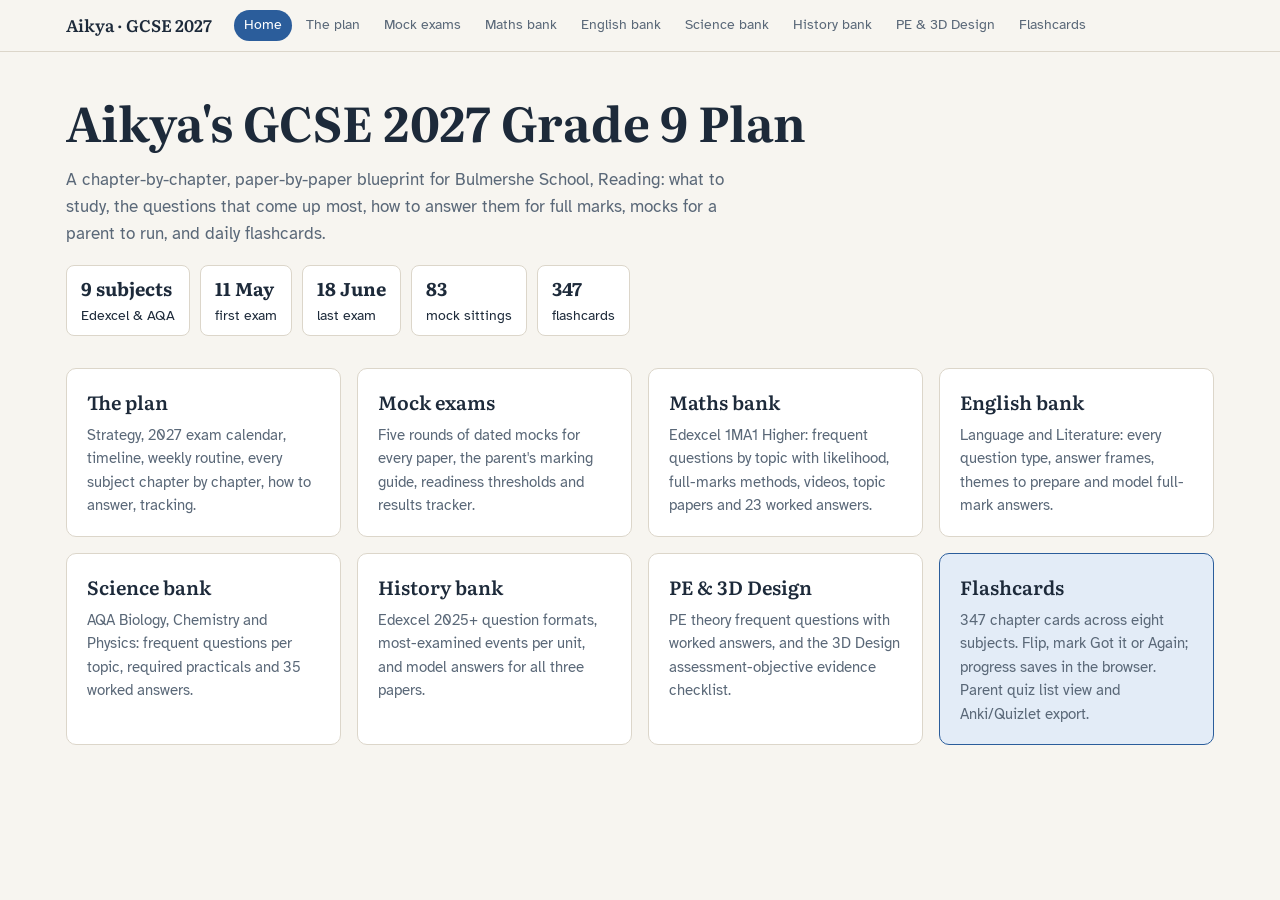
==== index.html @ 52a84eeb "Add files via upload" ====
<!doctype html>
<html lang="en-GB">
<head>
<meta charset="utf-8">
<meta name="viewport" content="width=device-width, initial-scale=1, viewport-fit=cover">
<title>Aikya's GCSE 2027 Plan</title>
<meta name="description" content="Grade 9 blueprint: plan, question banks, mock exams and flashcards.">
<link rel="preconnect" href="https://fonts.googleapis.com"><link rel="preconnect" href="https://fonts.gstatic.com" crossorigin>
<link rel="stylesheet" href="https://fonts.googleapis.com/css2?family=Atkinson+Hyperlegible:wght@400;700&family=Literata:opsz,wght@7..72,400;7..72,600&display=swap">
<link rel="stylesheet" href="style.css">
<style>
.hero{max-width:1180px;margin:0 auto;padding-left:max(16px,env(safe-area-inset-left,0px));padding-right:max(16px,env(safe-area-inset-right,0px));padding-block:40px 8px}
.hero h1{font-size:clamp(2rem,5vw,3rem);margin:0 0 .3em}
.hero p{max-width:62ch;color:var(--muted);margin:.3em 0}
.facts{display:flex;flex-wrap:wrap;gap:10px;margin:18px 0 0}
.fact{background:var(--sheet);border:1px solid var(--rule);border-radius:8px;padding:8px 14px;font-size:.9rem}
.fact b{font-family:var(--display);font-size:1.15rem;display:block}
.grid{max-width:1180px;margin:0 auto;padding-left:max(16px,env(safe-area-inset-left,0px));padding-right:max(16px,env(safe-area-inset-right,0px));padding-block:24px 64px;display:grid;grid-template-columns:repeat(auto-fill,minmax(260px,1fr));gap:16px}
.card{display:flex;flex-direction:column;gap:6px;background:var(--sheet);border:1px solid var(--rule);border-radius:10px;padding:18px 20px;text-decoration:none;color:var(--ink);transition:border-color .15s}
.card:hover{border-color:var(--accent)}
.card.hl{border-color:var(--accent);background:var(--accent-soft)}
.ct{font-family:var(--display);font-weight:600;font-size:1.2rem}
.cd{color:var(--muted);font-size:.92rem}
</style>
</head>
<body>
<header class="top"><div class="top-in"><a class="brand" href="index.html">Aikya · GCSE 2027</a><nav class="nav"><a href="index.html" aria-current="page">Home</a><a href="plan.html">The plan</a><a href="mocks.html">Mock exams</a><a href="maths.html">Maths bank</a><a href="english.html">English bank</a><a href="science.html">Science bank</a><a href="history.html">History bank</a><a href="pe-3d.html">PE &amp; 3D Design</a><a href="flashcards.html">Flashcards</a></nav></div></header>
<section class="hero"><h1>Aikya's GCSE 2027 Grade 9 Plan</h1>
<p>A chapter-by-chapter, paper-by-paper blueprint for Bulmershe School, Reading: what to study, the questions that come up most, how to answer them for full marks, mocks for a parent to run, and daily flashcards.</p>
<div class="facts"><div class="fact"><b>9 subjects</b>Edexcel &amp; AQA</div><div class="fact"><b>11 May</b>first exam</div><div class="fact"><b>18 June</b>last exam</div><div class="fact"><b>83</b>mock sittings</div><div class="fact"><b>347</b>flashcards</div></div>
</section>
<main class="grid"><a class="card" href="plan.html"><span class="ct">The plan</span><span class="cd">Strategy, 2027 exam calendar, timeline, weekly routine, every subject chapter by chapter, how to answer, tracking.</span></a><a class="card" href="mocks.html"><span class="ct">Mock exams</span><span class="cd">Five rounds of dated mocks for every paper, the parent&#x27;s marking guide, readiness thresholds and results tracker.</span></a><a class="card" href="maths.html"><span class="ct">Maths bank</span><span class="cd">Edexcel 1MA1 Higher: frequent questions by topic with likelihood, full-marks methods, videos, topic papers and 23 worked answers.</span></a><a class="card" href="english.html"><span class="ct">English bank</span><span class="cd">Language and Literature: every question type, answer frames, themes to prepare and model full-mark answers.</span></a><a class="card" href="science.html"><span class="ct">Science bank</span><span class="cd">AQA Biology, Chemistry and Physics: frequent questions per topic, required practicals and 35 worked answers.</span></a><a class="card" href="history.html"><span class="ct">History bank</span><span class="cd">Edexcel 2025+ question formats, most-examined events per unit, and model answers for all three papers.</span></a><a class="card" href="pe-3d.html"><span class="ct">PE &amp; 3D Design</span><span class="cd">PE theory frequent questions with worked answers, and the 3D Design assessment-objective evidence checklist.</span></a><a class="card hl" href="flashcards.html"><span class="ct">Flashcards</span><span class="cd">347 chapter cards across eight subjects. Flip, mark Got it or Again; progress saves in the browser. Parent quiz list view and Anki/Quizlet export.</span></a></main>
</body>
</html>
---- style.css ----
:root{--paper:#f7f5f0;--sheet:#ffffff;--ink:#1d2a3a;--muted:#5a6878;--rule:#dcd6ca;--accent:#2b5d9b;--accent-soft:#e3ecf7;--mark:#b5542b;--ok:#2f7d4f;--th:#efeae0;
--display:"Literata",Georgia,"Times New Roman",serif;--ui:"Atkinson Hyperlegible",system-ui,-apple-system,"Segoe UI",sans-serif}
@media (prefers-color-scheme: dark){:root:not([data-theme="light"]){--paper:#13181f;--sheet:#1b222c;--ink:#e7edf5;--muted:#9aa8b8;--rule:#2f3a48;--accent:#7fb0ec;--accent-soft:#1f2f45;--mark:#e38a62;--ok:#6cc58f;--th:#232c38;color-scheme:dark}}
:root[data-theme="dark"]{--paper:#13181f;--sheet:#1b222c;--ink:#e7edf5;--muted:#9aa8b8;--rule:#2f3a48;--accent:#7fb0ec;--accent-soft:#1f2f45;--mark:#e38a62;--ok:#6cc58f;--th:#232c38;color-scheme:dark}
*{box-sizing:border-box}
html{scroll-padding-top:72px}
body{margin:0;background:var(--paper);color:var(--ink);font-family:var(--ui);font-size:17px;line-height:1.6}
a{color:var(--accent);text-underline-offset:2px}
.top{position:sticky;top:0;z-index:5;background:var(--paper);border-bottom:1px solid var(--rule)}
.top-in{max-width:1180px;margin:0 auto;padding-left:max(16px,env(safe-area-inset-left,0px));padding-right:max(16px,env(safe-area-inset-right,0px));padding-block:10px;display:flex;gap:6px 14px;align-items:center;flex-wrap:wrap}
.brand{font-family:var(--display);font-weight:600;font-size:1.05rem;color:var(--ink);text-decoration:none;margin-right:8px;white-space:nowrap}
.nav{display:flex;gap:4px;flex-wrap:wrap}
.nav a{font-size:.88rem;padding:4px 10px;border-radius:999px;text-decoration:none;color:var(--muted);white-space:nowrap}
.nav a:hover{background:var(--accent-soft);color:var(--ink)}
.nav a[aria-current]{background:var(--accent);color:var(--sheet)}
.layout{max-width:1180px;margin:0 auto;padding-left:max(16px,env(safe-area-inset-left,0px));padding-right:max(16px,env(safe-area-inset-right,0px));padding-block:28px 64px;display:grid;grid-template-columns:240px minmax(0,1fr);gap:36px;align-items:start}
.toc{position:sticky;top:72px;max-height:calc(100vh - 90px);overflow:auto;font-size:.88rem;border-left:2px solid var(--rule);padding-left:14px}
.toc .lbl{text-transform:uppercase;letter-spacing:.08em;font-size:.72rem;color:var(--muted);margin-bottom:6px}
.toc ul{list-style:none;margin:0;padding:0}
.toc ul ul{padding-left:12px}
.toc li{margin:3px 0}
.toc a{color:var(--muted);text-decoration:none}
.toc a:hover{color:var(--accent)}
article{min-width:0;background:var(--sheet);border:1px solid var(--rule);border-radius:10px;padding:clamp(18px,4vw,44px)}
article>*{max-width:72ch}
article>.tw{max-width:none}
h1,h2,h3{font-family:var(--display);line-height:1.25;text-wrap:balance}
h1{font-size:clamp(1.7rem,4vw,2.3rem);margin:0 0 .2em}
h2{font-size:1.45rem;margin:2em 0 .5em;padding-top:.6em;border-top:1px solid var(--rule)}
h3{font-size:1.15rem;margin:1.6em 0 .4em}
.byline{color:var(--muted);font-size:.9rem;margin-bottom:1.5em}
.tw{overflow-x:auto;margin:1em 0;border:1px solid var(--rule);border-radius:8px}
table{border-collapse:collapse;width:100%;font-size:.9rem;line-height:1.45}
th,td{padding:8px 10px;border-bottom:1px solid var(--rule);text-align:left;vertical-align:top}
th{background:var(--th);font-weight:700;position:sticky;top:0}
tr:last-child td{border-bottom:0}
td:empty::after{content:"\00a0"}
blockquote{margin:1em 0;padding:.6em 1em;border-left:3px solid var(--accent);background:var(--accent-soft);border-radius:0 6px 6px 0}
blockquote p{margin:.4em 0}
code{background:var(--th);padding:1px 5px;border-radius:4px;font-size:.9em}
ul.tasks{list-style:none;padding-left:0}
ul.tasks li{display:flex;gap:10px;align-items:flex-start;margin:6px 0}
ul.tasks input{margin-top:5px;width:18px;height:18px;accent-color:var(--ok);flex:none}
ul.tasks li.done span{color:var(--muted);text-decoration:line-through}
.lik{display:inline-block;font-size:.78rem;font-weight:700;padding:1px 8px;border-radius:999px;white-space:nowrap}
.lik-vh{background:var(--mark);color:var(--sheet)}
.lik-h{background:var(--accent);color:var(--sheet)}
.lik-m{background:var(--th);color:var(--ink)}
.foot{color:var(--muted);font-size:.85rem;margin-top:3em;border-top:1px solid var(--rule);padding-top:1em}
.toolbar{display:flex;gap:8px;flex-wrap:wrap;margin:0 0 1.2em}
.toolbar button{font:inherit;font-size:.85rem;padding:5px 12px;border-radius:6px;border:1px solid var(--rule);background:var(--paper);color:var(--ink);cursor:pointer}
@media (max-width:860px){.layout{grid-template-columns:minmax(0,1fr)}.toc{display:none}.top-in{flex-wrap:nowrap}.nav{flex-wrap:nowrap;overflow-x:auto;scrollbar-width:none;min-width:0}.brand{display:none}}
@media print{.top,.toc,.toolbar{display:none}.layout{display:block}article{border:0}}
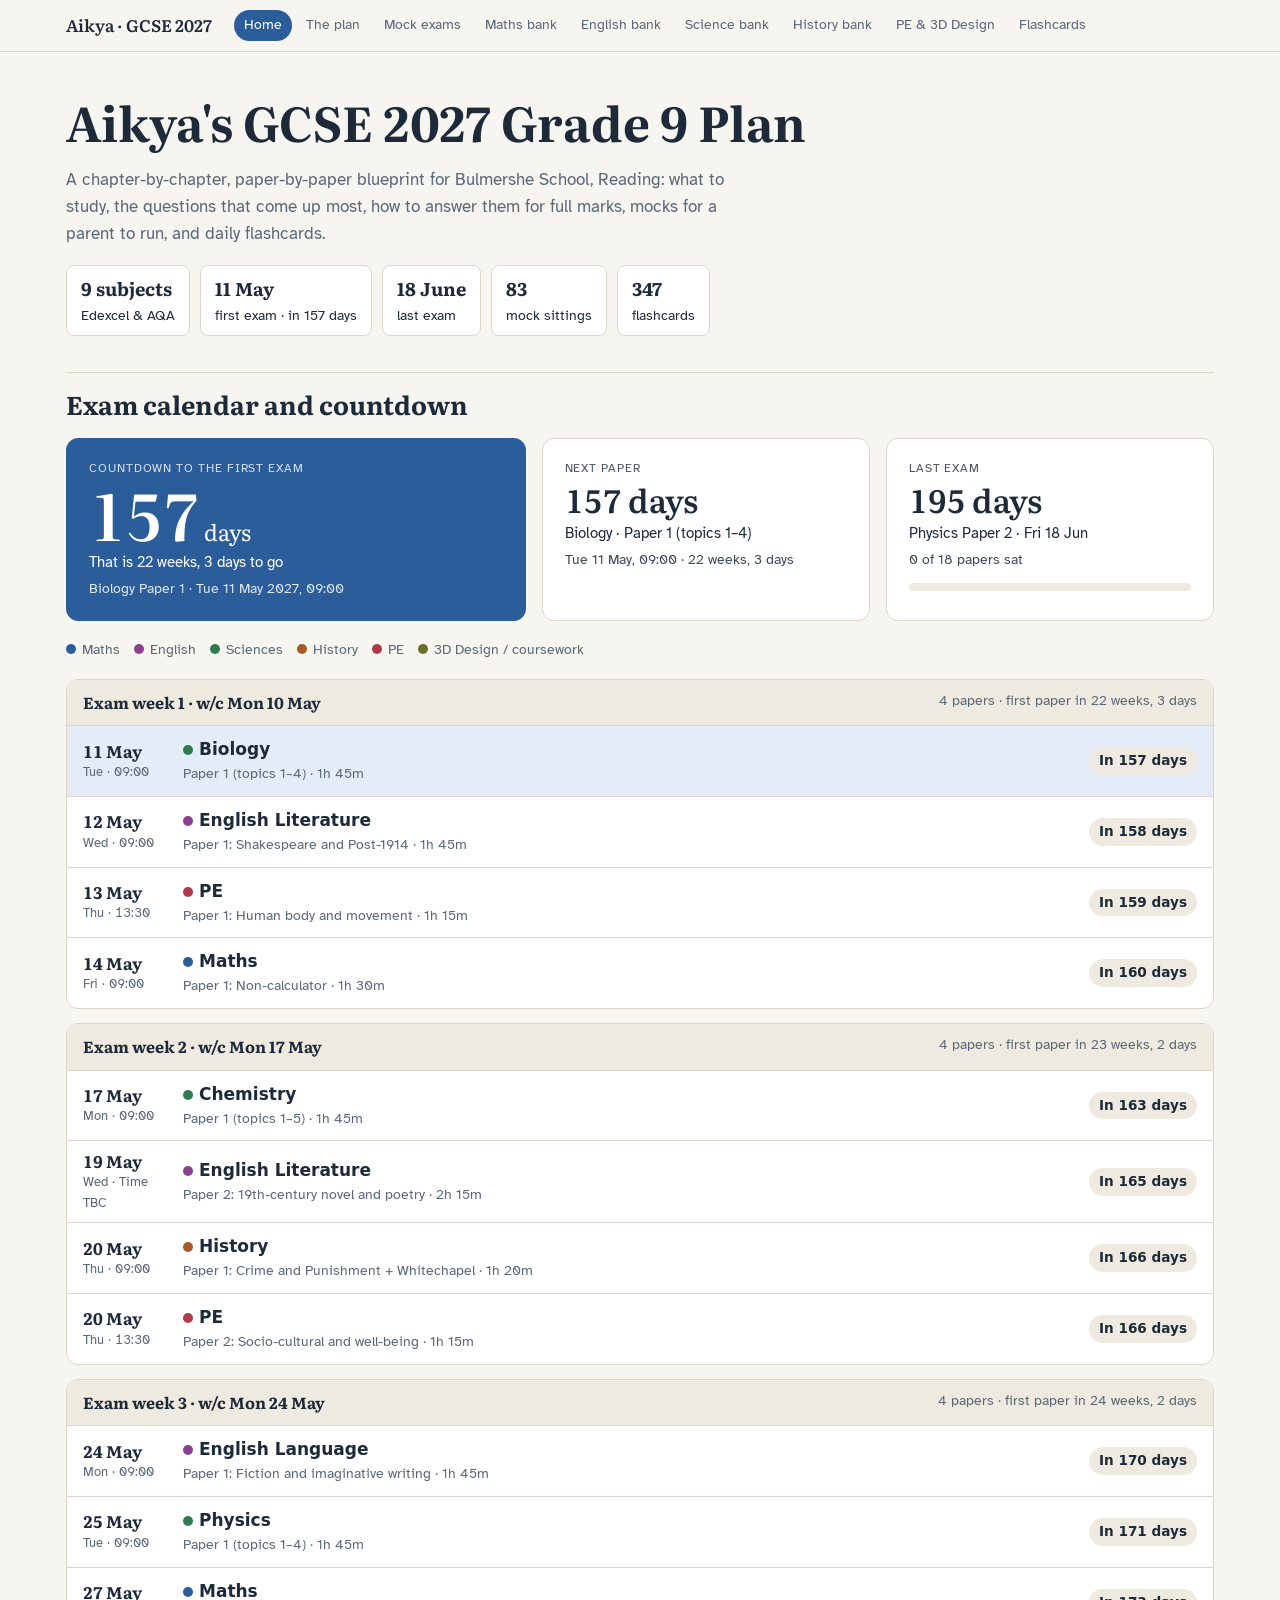
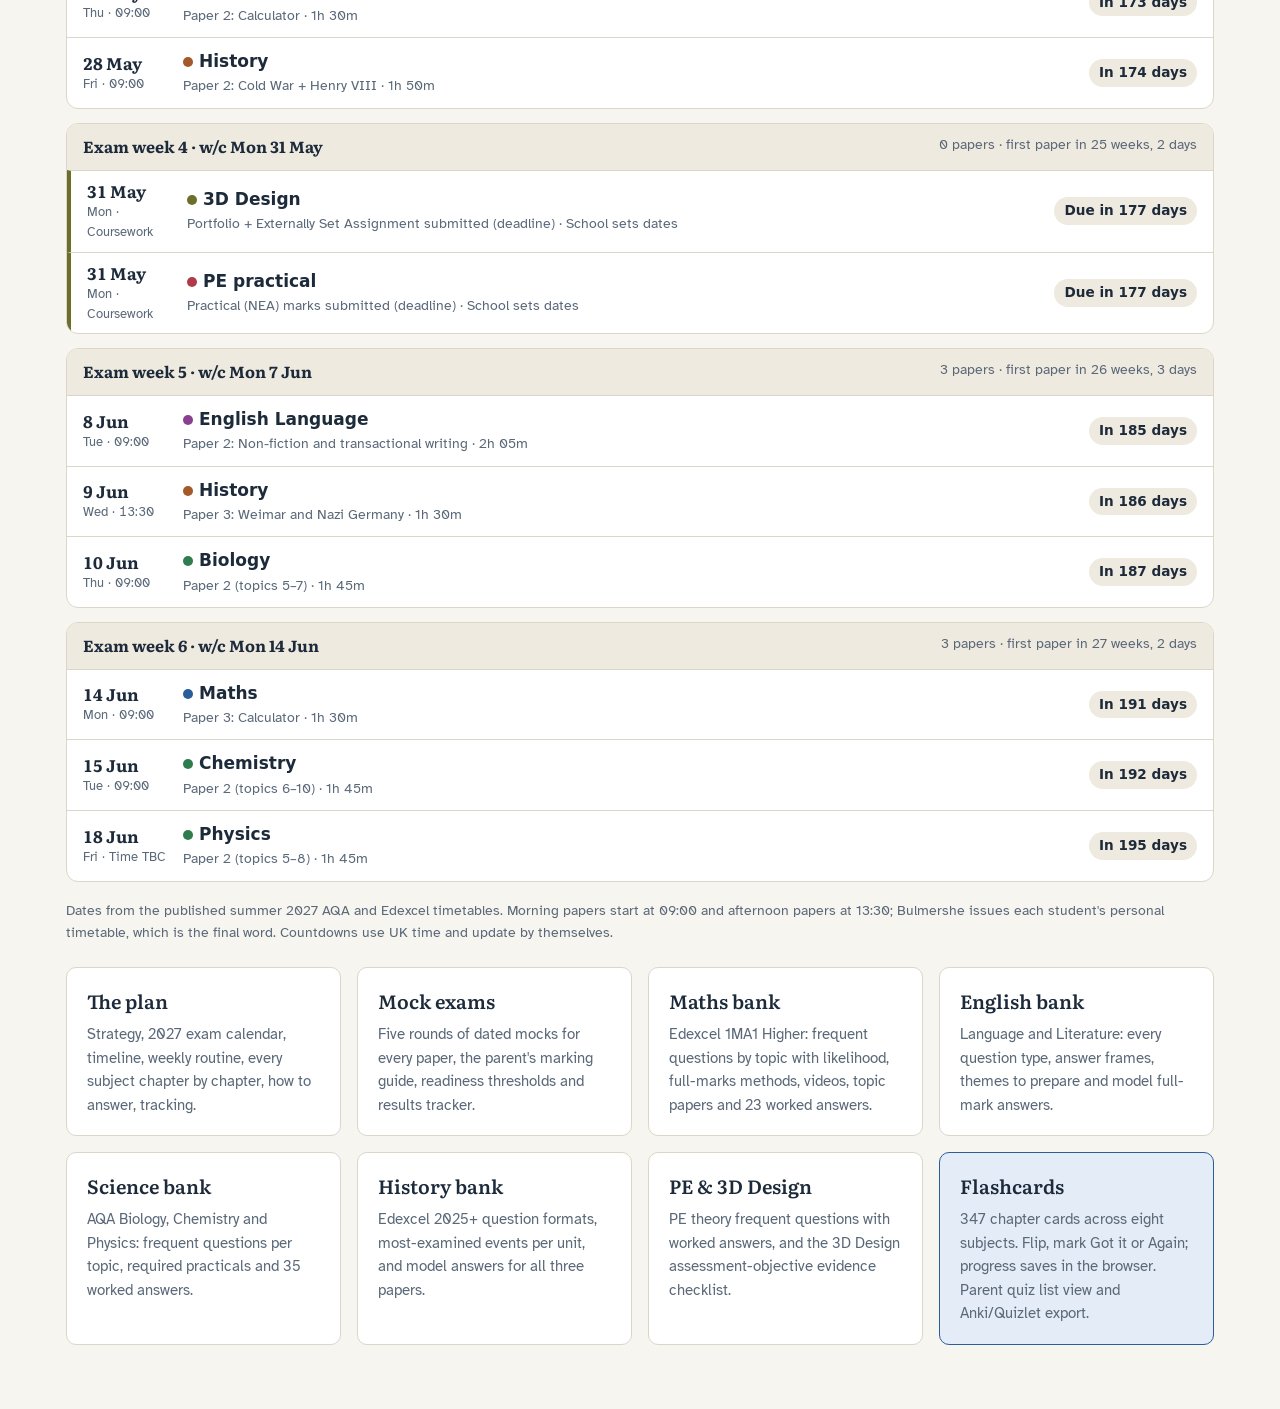
==== commit 89b1a26a: "Add exam calendar with countdown to home page" ====
--- a/index.html
+++ b/index.html
@@ -27,8 +27,140 @@
 <header class="top"><div class="top-in"><a class="brand" href="index.html">Aikya · GCSE 2027</a><nav class="nav"><a href="index.html" aria-current="page">Home</a><a href="plan.html">The plan</a><a href="mocks.html">Mock exams</a><a href="maths.html">Maths bank</a><a href="english.html">English bank</a><a href="science.html">Science bank</a><a href="history.html">History bank</a><a href="pe-3d.html">PE &amp; 3D Design</a><a href="flashcards.html">Flashcards</a></nav></div></header>
 <section class="hero"><h1>Aikya's GCSE 2027 Grade 9 Plan</h1>
 <p>A chapter-by-chapter, paper-by-paper blueprint for Bulmershe School, Reading: what to study, the questions that come up most, how to answer them for full marks, mocks for a parent to run, and daily flashcards.</p>
-<div class="facts"><div class="fact"><b>9 subjects</b>Edexcel &amp; AQA</div><div class="fact"><b>11 May</b>first exam</div><div class="fact"><b>18 June</b>last exam</div><div class="fact"><b>83</b>mock sittings</div><div class="fact"><b>347</b>flashcards</div></div>
+<div class="facts"><div class="fact"><b>9 subjects</b>Edexcel &amp; AQA</div><a class="fact" href="#calendar" style="text-decoration:none;color:inherit"><b>11 May</b>first exam · <span id="hero-days">see countdown</span></a><div class="fact"><b>18 June</b>last exam</div><div class="fact"><b>83</b>mock sittings</div><div class="fact"><b>347</b>flashcards</div></div>
 </section>
+<style>
+:root{--s-maths:#2b5d9b;--s-eng:#8a3f8f;--s-sci:#2f7d4f;--s-his:#a5582a;--s-pe:#b03a48;--s-3d:#6b6f2a;--soon:#b5542b}
+@media (prefers-color-scheme: dark){:root:not([data-theme="light"]){--s-maths:#7fb0ec;--s-eng:#d39bd8;--s-sci:#6cc58f;--s-his:#e0a171;--s-pe:#ef8a95;--s-3d:#c3c776;--soon:#e38a62}}
+:root[data-theme="dark"]{--s-maths:#7fb0ec;--s-eng:#d39bd8;--s-sci:#6cc58f;--s-his:#e0a171;--s-pe:#ef8a95;--s-3d:#c3c776;--soon:#e38a62}
+.cal{max-width:1180px;margin:0 auto;padding-left:max(16px,env(safe-area-inset-left,0px));padding-right:max(16px,env(safe-area-inset-right,0px));padding-block:28px 0;display:flex;flex-direction:column;gap:18px}
+.cal h2{font-family:var(--display);font-size:1.6rem;margin:0}
+.cd-row{display:grid;grid-template-columns:minmax(0,1.4fr) minmax(0,1fr) minmax(0,1fr);gap:16px}
+.cdn{background:var(--sheet);border:1px solid var(--rule);border-radius:12px;padding:20px 22px;display:flex;flex-direction:column;gap:4px;min-width:0}
+.cdn.main{background:var(--accent);border-color:var(--accent);color:var(--sheet)}
+.cdn .lbl{text-transform:uppercase;letter-spacing:.08em;font-size:.72rem;opacity:.8}
+.cdn .big{font-family:var(--display);font-weight:600;font-size:clamp(2.6rem,7vw,4rem);line-height:1;font-variant-numeric:tabular-nums}
+.cdn .big small{font-size:.35em;font-weight:400;margin-left:.2em}
+.cdn .sub{font-size:.95rem}
+.cdn .meta{font-size:.85rem;opacity:.85}
+.cdn .mid{font-family:var(--display);font-weight:600;font-size:2rem;line-height:1.1;font-variant-numeric:tabular-nums}
+.bar{height:8px;border-radius:99px;background:var(--th);overflow:hidden;margin-top:8px}
+.bar i{display:block;height:100%;background:var(--ok);width:0}
+.legend{display:flex;flex-wrap:wrap;gap:6px 14px;font-size:.85rem;color:var(--muted)}
+.legend span::before,.ex .dot{content:"";display:inline-block;width:10px;height:10px;border-radius:50%;background:var(--c);margin-right:6px;vertical-align:baseline}
+.weeks{display:flex;flex-direction:column;gap:14px}
+.wk{background:var(--sheet);border:1px solid var(--rule);border-radius:12px;overflow:hidden}
+.wk-h{display:flex;justify-content:space-between;gap:10px;flex-wrap:wrap;padding:10px 16px;background:var(--th);font-size:.88rem}
+.wk-h b{font-family:var(--display);font-size:1rem}
+.wk-h span{color:var(--muted)}
+.ex{display:grid;grid-template-columns:86px minmax(0,1fr) auto;gap:4px 14px;align-items:center;padding:10px 16px;border-top:1px solid var(--rule)}
+.ex:first-of-type{border-top:0}
+.ex .d{font-variant-numeric:tabular-nums;line-height:1.2}
+.ex .d b{display:block;font-family:var(--display);font-size:1.05rem}
+.ex .d span{font-size:.8rem;color:var(--muted)}
+.ex .s{min-width:0}
+.ex .s b{font-weight:700}
+.ex .s .p{display:block;font-size:.88rem;color:var(--muted)}
+.ex .left{font-size:.85rem;font-weight:700;white-space:nowrap;padding:3px 10px;border-radius:99px;background:var(--th);font-variant-numeric:tabular-nums}
+.ex.soon .left{background:var(--soon);color:var(--sheet)}
+.ex.next{background:var(--accent-soft)}
+.ex.done{opacity:.55}
+.ex.done .left{background:transparent;color:var(--ok)}
+.ex.cw{border-left:4px solid var(--s-3d)}
+.calnote{font-size:.85rem;color:var(--muted);margin:0}
+@media (max-width:760px){.cd-row{grid-template-columns:minmax(0,1fr) minmax(0,1fr)}.cdn.main{grid-column:1/-1}}
+@media (max-width:440px){.ex{grid-template-columns:70px minmax(0,1fr)}.ex .left{grid-column:2;justify-self:start}}
+</style>
+<section class="cal" id="calendar" aria-labelledby="cal-h">
+  <h2 id="cal-h">Exam calendar and countdown</h2>
+  <div class="cd-row">
+    <div class="cdn main"><span class="lbl">Countdown to the first exam</span><span class="big" id="cd-first">–</span><span class="sub" id="cd-first-wk"></span><span class="meta" id="cd-first-what"></span></div>
+    <div class="cdn"><span class="lbl">Next paper</span><span class="mid" id="cd-next">–</span><span class="sub" id="cd-next-what"></span><span class="meta" id="cd-next-when"></span></div>
+    <div class="cdn"><span class="lbl">Last exam</span><span class="mid" id="cd-last">–</span><span class="sub" id="cd-last-what"></span><span class="meta"><span id="cd-done">0</span> of <span id="cd-total">0</span> papers sat</span><div class="bar" aria-hidden="true"><i id="cd-bar"></i></div></div>
+  </div>
+  <div class="legend" aria-label="Subject colours">
+    <span style="--c:var(--s-maths)">Maths</span><span style="--c:var(--s-eng)">English</span><span style="--c:var(--s-sci)">Sciences</span><span style="--c:var(--s-his)">History</span><span style="--c:var(--s-pe)">PE</span><span style="--c:var(--s-3d)">3D Design / coursework</span>
+  </div>
+  <div class="weeks" id="weeks"></div>
+  <p class="calnote">Dates from the published summer 2027 AQA and Edexcel timetables. Morning papers start at 09:00 and afternoon papers at 13:30; Bulmershe issues each student's personal timetable, which is the final word. Countdowns use UK time and update by themselves.</p>
+</section>
+<script>
+(function(){
+  var C={maths:'--s-maths',eng:'--s-eng',sci:'--s-sci',his:'--s-his',pe:'--s-pe','3d':'--s-3d'};
+  var EX=[
+    ['2027-05-11','am','sci','Biology','Paper 1 (topics 1–4)','1h 45m'],
+    ['2027-05-12','am','eng','English Literature','Paper 1: Shakespeare and Post-1914','1h 45m'],
+    ['2027-05-13','pm','pe','PE','Paper 1: Human body and movement','1h 15m'],
+    ['2027-05-14','am','maths','Maths','Paper 1: Non-calculator','1h 30m'],
+    ['2027-05-17','am','sci','Chemistry','Paper 1 (topics 1–5)','1h 45m'],
+    ['2027-05-19','','eng','English Literature','Paper 2: 19th-century novel and poetry','2h 15m'],
+    ['2027-05-20','am','his','History','Paper 1: Crime and Punishment + Whitechapel','1h 20m'],
+    ['2027-05-20','pm','pe','PE','Paper 2: Socio-cultural and well-being','1h 15m'],
+    ['2027-05-24','am','eng','English Language','Paper 1: Fiction and imaginative writing','1h 45m'],
+    ['2027-05-25','am','sci','Physics','Paper 1 (topics 1–4)','1h 45m'],
+    ['2027-05-27','am','maths','Maths','Paper 2: Calculator','1h 30m'],
+    ['2027-05-28','am','his','History','Paper 2: Cold War + Henry VIII','1h 50m'],
+    ['2027-05-31','cw','3d','3D Design','Portfolio + Externally Set Assignment submitted (deadline)','School sets dates'],
+    ['2027-05-31','cw','pe','PE practical','Practical (NEA) marks submitted (deadline)','School sets dates'],
+    ['2027-06-08','am','eng','English Language','Paper 2: Non-fiction and transactional writing','2h 05m'],
+    ['2027-06-09','pm','his','History','Paper 3: Weimar and Nazi Germany','1h 30m'],
+    ['2027-06-10','am','sci','Biology','Paper 2 (topics 5–7)','1h 45m'],
+    ['2027-06-14','am','maths','Maths','Paper 3: Calculator','1h 30m'],
+    ['2027-06-15','am','sci','Chemistry','Paper 2 (topics 6–10)','1h 45m'],
+    ['2027-06-18','','sci','Physics','Paper 2 (topics 5–8)','1h 45m']
+  ];
+  var DN=['Sun','Mon','Tue','Wed','Thu','Fri','Sat'],MN=['Jan','Feb','Mar','Apr','May','Jun','Jul','Aug','Sep','Oct','Nov','Dec'];
+  function ukToday(){ // calendar date in Europe/London as a UTC-midnight timestamp
+    try{var p=new Intl.DateTimeFormat('en-GB',{timeZone:'Europe/London',year:'numeric',month:'2-digit',day:'2-digit'}).formatToParts(new Date()),o={};
+      p.forEach(function(x){o[x.type]=x.value});return Date.UTC(+o.year,+o.month-1,+o.day);}
+    catch(e){var d=new Date();return Date.UTC(d.getFullYear(),d.getMonth(),d.getDate());}
+  }
+  function ukHour(){try{return +new Intl.DateTimeFormat('en-GB',{timeZone:'Europe/London',hour:'2-digit',minute:'2-digit',hour12:false}).format(new Date()).replace(':','.')}catch(e){var d=new Date();return d.getHours()+d.getMinutes()/100}}
+  function dt(s){var a=s.split('-');return Date.UTC(+a[0],+a[1]-1,+a[2]);}
+  function days(s){return Math.round((dt(s)-ukToday())/864e5);}
+  function wkd(n){var w=Math.floor(n/7),d=n%7;return (w?w+(w===1?' week':' weeks'):'')+(w&&d?', ':'')+(d||!w?d+(d===1?' day':' days'):'');}
+  function fmt(s){var d=new Date(dt(s));return DN[d.getUTCDay()]+' '+d.getUTCDate()+' '+MN[d.getUTCMonth()];}
+  function time(sess){return sess==='am'?'09:00':sess==='pm'?'13:30':sess==='cw'?'Coursework':'Time TBC';}
+  function isDone(e){var n=days(e[0]);if(n<0)return true;if(n>0||e[1]==='cw')return false;var h=ukHour();return e[1]==='pm'?h>=16:h>=13;}
+  function render(){
+    var papers=EX.filter(function(e){return e[1]!=='cw'});
+    var first=papers[0],last=papers[papers.length-1];
+    var nf=days(first[0]);
+    var big=document.getElementById('cd-first');
+    if(nf>0){big.innerHTML=nf+'<small>days</small>';document.getElementById('cd-first-wk').textContent='That is '+wkd(nf)+' to go';}
+    else{big.textContent=nf===0?'Today':'Under way';document.getElementById('cd-first-wk').textContent=nf===0?'Good luck, Aikya!':'Exams started '+fmt(first[0]);}
+    var hd=document.getElementById('hero-days');if(hd)hd.textContent=nf>0?'in '+nf+' days':'under way';
+    document.getElementById('cd-first-what').textContent=first[3]+' '+first[4].split(' (')[0]+' · '+fmt(first[0])+' 2027, 09:00';
+    var next=papers.filter(function(e){return !isDone(e)})[0];
+    if(next){var nn=days(next[0]);document.getElementById('cd-next').textContent=nn===0?'Today':nn===1?'Tomorrow':nn+' days';
+      document.getElementById('cd-next-what').textContent=next[3]+' · '+next[4];
+      document.getElementById('cd-next-when').textContent=fmt(next[0])+', '+time(next[1])+(nn>13?' · '+wkd(nn):'');}
+    else{document.getElementById('cd-next').textContent='All done';document.getElementById('cd-next-what').textContent='Every paper has been sat. Well done!';}
+    var nl=days(last[0]);document.getElementById('cd-last').textContent=nl>0?nl+' days':nl===0?'Today':'Finished';
+    document.getElementById('cd-last-what').textContent=last[3]+' '+last[4].split(' (')[0]+' · '+fmt(last[0]);
+    var done=papers.filter(isDone).length;document.getElementById('cd-done').textContent=done;document.getElementById('cd-total').textContent=papers.length;
+    document.getElementById('cd-bar').style.width=(100*done/papers.length)+'%';
+    // weeks
+    var groups={},order=[];
+    EX.forEach(function(e){var d=new Date(dt(e[0])),mon=new Date(dt(e[0])-((d.getUTCDay()+6)%7)*864e5),k=mon.toISOString().slice(0,10);if(!groups[k]){groups[k]=[];order.push(k)}groups[k].push(e)});
+    var html='';
+    order.forEach(function(k,i){
+      var g=groups[k],n=days(g[0][0]),cnt=g.filter(function(e){return e[1]!=='cw'}).length;
+      html+='<div class="wk"><div class="wk-h"><b>Exam week '+(i+1)+' · w/c '+fmt(k)+'</b><span>'+cnt+(cnt===1?' paper':' papers')+(n>0?' · first paper in '+wkd(n):'')+'</span></div>';
+      g.forEach(function(e){
+        var nd=days(e[0]),dn=isDone(e),cls='ex'+(dn?' done':'')+(e===next?' next':'')+(!dn&&nd<=14?' soon':'')+(e[1]==='cw'?' cw':'');
+        var left=dn?'✓ Done':nd===0?'Today':nd===1?'Tomorrow':e[1]==='cw'?'Due in '+nd+' days':'In '+nd+' days';
+        html+='<div class="'+cls+'" style="--c:var('+C[e[2]]+')"><div class="d"><b>'+fmt(e[0]).replace(/^\w+ /,'')+'</b><span>'+fmt(e[0]).split(' ')[0]+' · '+time(e[1])+'</span></div>'+
+          '<div class="s"><span class="dot"></span><b>'+e[3]+'</b><span class="p">'+e[4]+' · '+e[5]+'</span></div><span class="left">'+left+'</span></div>';
+      });
+      html+='</div>';
+    });
+    document.getElementById('weeks').innerHTML=html;
+  }
+  render();setInterval(render,60000);
+})();
+</script>
+
 <main class="grid"><a class="card" href="plan.html"><span class="ct">The plan</span><span class="cd">Strategy, 2027 exam calendar, timeline, weekly routine, every subject chapter by chapter, how to answer, tracking.</span></a><a class="card" href="mocks.html"><span class="ct">Mock exams</span><span class="cd">Five rounds of dated mocks for every paper, the parent&#x27;s marking guide, readiness thresholds and results tracker.</span></a><a class="card" href="maths.html"><span class="ct">Maths bank</span><span class="cd">Edexcel 1MA1 Higher: frequent questions by topic with likelihood, full-marks methods, videos, topic papers and 23 worked answers.</span></a><a class="card" href="english.html"><span class="ct">English bank</span><span class="cd">Language and Literature: every question type, answer frames, themes to prepare and model full-mark answers.</span></a><a class="card" href="science.html"><span class="ct">Science bank</span><span class="cd">AQA Biology, Chemistry and Physics: frequent questions per topic, required practicals and 35 worked answers.</span></a><a class="card" href="history.html"><span class="ct">History bank</span><span class="cd">Edexcel 2025+ question formats, most-examined events per unit, and model answers for all three papers.</span></a><a class="card" href="pe-3d.html"><span class="ct">PE &amp; 3D Design</span><span class="cd">PE theory frequent questions with worked answers, and the 3D Design assessment-objective evidence checklist.</span></a><a class="card hl" href="flashcards.html"><span class="ct">Flashcards</span><span class="cd">347 chapter cards across eight subjects. Flip, mark Got it or Again; progress saves in the browser. Parent quiz list view and Anki/Quizlet export.</span></a></main>
 </body>
 </html>
